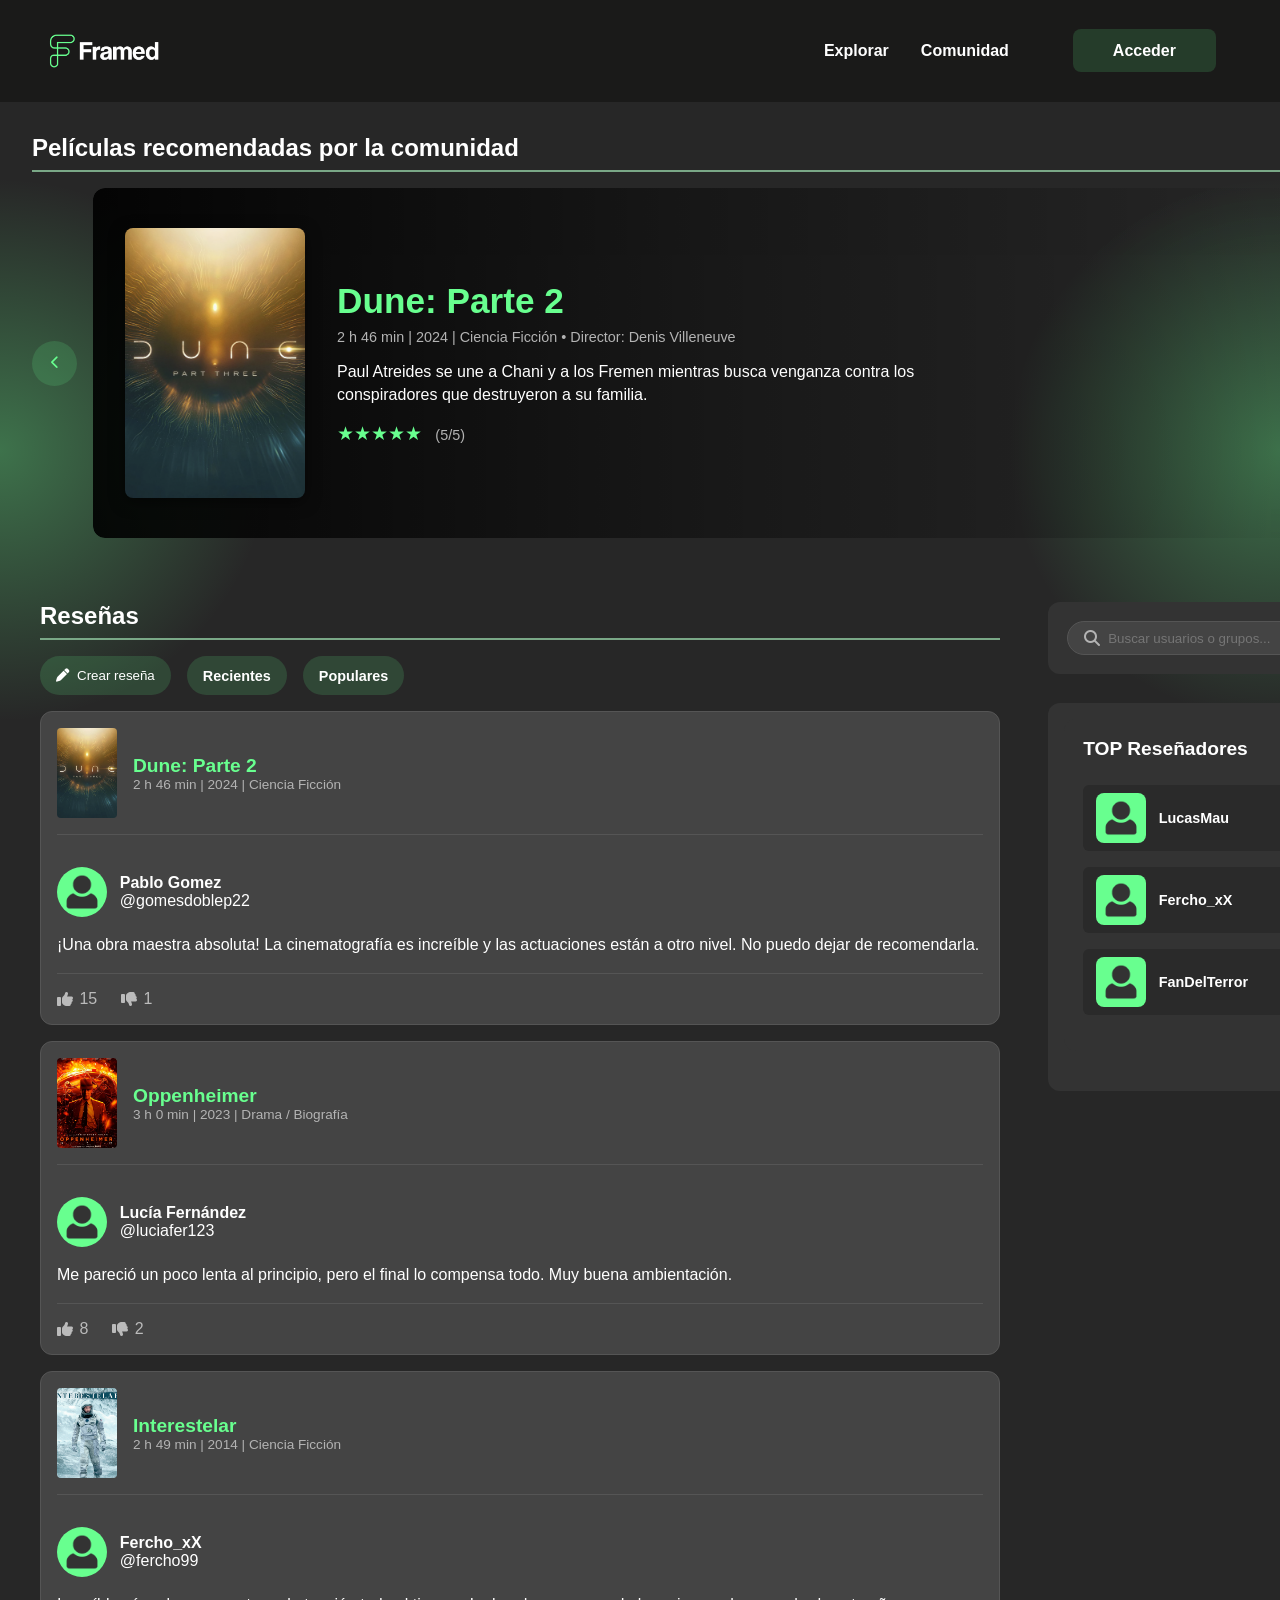
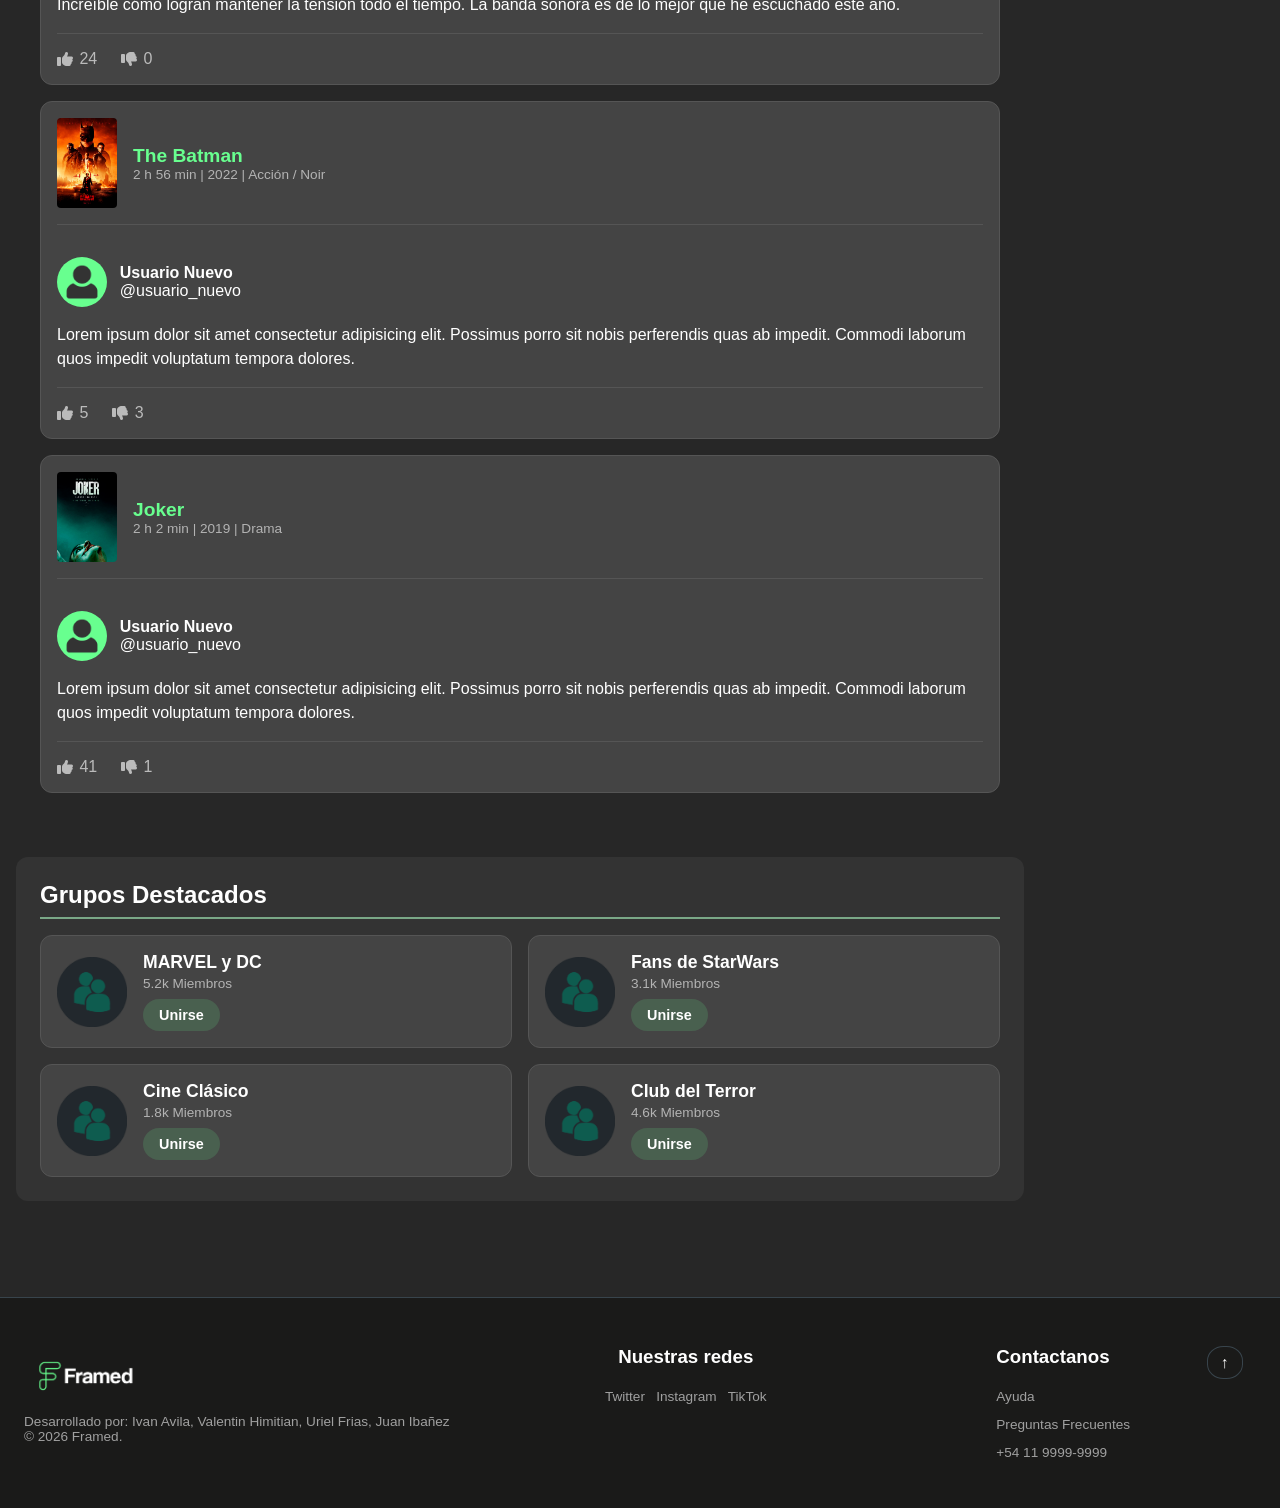
==== pages/comunidad.html @ 463ff6ae "Reemplazo total del repositorio" ====
<!doctype html>
<html lang="en">

<head>
    <meta charset="UTF-8" />
    <meta name="viewport" content="width=device-width, initial-scale=1.0" />
    <title>Framed | Red social y diario de cine</title>

    <link rel="shortcut icon" href="../img/favicon - framed.png" type="image/x-icon" />

    <link rel="stylesheet" href="../style/style.css" />
    <link rel="stylesheet" href="../style/comunidad.css" />

    <link rel="stylesheet" href="https://cdnjs.cloudflare.com/ajax/libs/font-awesome/6.7.2/css/all.min.css">
</head>

<body>

    <main>
        
        <section class="hero-carrusel">
            <div class="resenias-titulo hero-titulo">
                <h2>Películas recomendadas por la comunidad</h2>
            </div>
            
            <div class="carrusel-wrapper">
                <button class="btn-carrusel prev" id="btn-prev-carrusel"><i class="fa-solid fa-chevron-left"></i></button>
                
                <div class="carrusel-track-container">
                    <div class="carrusel-track" id="carrusel-track">
                        </div>
                </div>

                <button class="btn-carrusel next" id="btn-next-carrusel"><i class="fa-solid fa-chevron-right"></i></button>
            </div>
        </section>

        <div class="contenido-principal">

            <section class="columna-principal">

                <section class="resenias" id="resenias-container">

                    <div class="resenias-titulo">
                        <h2>Reseñas</h2>
                    </div>

                    <div class="resenias-header">
                        <button id="btn-abrir-modal" class="btn-crear-resenia">
                            <i class="fa-solid fa-pen"></i>
                            <span>Crear reseña</span>
                        </button>

                        <button id="btn-recientes" class="btn-filtro">Recientes</button>
                        <button id="btn-populares" class="btn-filtro">Populares</button>
                    </div>

                    <div id="modal-resenia" class="modal hidden">
                        <div class="modal-contenido">
                            <h2>Nueva reseña</h2>
                            <textarea id="input-resenia" placeholder="¿Qué te pareció la película?"></textarea>
                            <div class="modal-botones">
                                <button id="btn-cancelar">Cancelar</button>
                                <button id="btn-publicar">Publicar</button>
                            </div>
                        </div>
                    </div>

                    </section>

                <section class="grupos-destacados">
                    <div class="resenias-titulo">
                        <h2>Grupos Destacados</h2>
                    </div>
                    
                    <div class="grid-grupos">
                        
                        <div class="grupo-card">
                            <img src="../img/prueba-grupo.png" alt="Grupo Marvel">
                            <div class="grupo-info">
                                <h3>MARVEL y DC</h3>
                                <p>5.2k Miembros</p>
                                <button class="btn-unirse">Unirse</button>
                            </div>
                        </div>

                        <div class="grupo-card">
                            <img src="../img/prueba-grupo.png" alt="Grupo StarWars">
                            <div class="grupo-info">
                                <h3>Fans de StarWars</h3>
                                <p>3.1k Miembros</p>
                                <button class="btn-unirse">Unirse</button>
                            </div>
                        </div>

                        <div class="grupo-card">
                            <img src="../img/prueba-grupo.png" alt="Grupo Clasicos">
                            <div class="grupo-info">
                                <h3>Cine Clásico</h3>
                                <p>1.8k Miembros</p>
                                <button class="btn-unirse">Unirse</button>
                            </div>
                        </div>

                        <div class="grupo-card">
                            <img src="../img/prueba-grupo.png" alt="Grupo Terror">
                            <div class="grupo-info">
                                <h3>Club del Terror</h3>
                                <p>4.6k Miembros</p>
                                <button class="btn-unirse">Unirse</button>
                            </div>
                        </div>

                    </div>
                </section>

            </section>

            <div class="sidebar">

                <aside class="buscador-aside">
                    <div class="widget buscador-widget">
                        <div class="input-icono">
                            <i class="fa-solid fa-search"></i>
                            <input type="text" id="input-busqueda" placeholder="Buscar usuarios o grupos...">
                        </div>
                    </div>
                </aside>

                <aside class="ranking-aside">
                    <div class="widget">
                        <h3>TOP Reseñadores</h3>
                        
                        <ul class="lista-grupos">
                            <li>
                                <img src="../img/perfil prueba.png" alt="Amigo" class="foto-amigo">
                                <div class="info-grupo">
                                    <h4><span>LucasMau</span></h4>
                                </div>
                            </li>
                        </ul>

                        <ul class="lista-grupos">
                            <li>
                                <img src="../img/perfil prueba.png" alt="Amigo" class="foto-amigo">
                                <div class="info-grupo">
                                    <h4>Fercho_xX</h4>
                                </div>
                            </li>
                        </ul>

                        <ul class="lista-grupos">
                            <li>
                                <img src="../img/perfil prueba.png" alt="Amigo" class="foto-amigo">
                                <div class="info-grupo">
                                    <h4>FanDelTerror</h4>
                                </div>
                            </li>
                        </ul>
                    </div>
                </aside>

            </div>

        </div>

    </main>

    <script type="module" src="../script/script-pages.js"></script>

</body>

</html>
---- style/style.css ----
@font-face {
    font-family: 'MiFuente';
    src: url('../font/Coolvetica\ Rg.otf') format('truetype');
    font-weight: normal;
    font-style: normal;
}

html {
    scroll-behavior: smooth;
}

:root {
    --transicion: 0.3s ease;
    --color-borde: #7aa887;
    --color-texto-principal: #ffffff;
    --color-texto-secundario: #b3b3b3;
    --transicion: 0.3s ease;
    --fuente-texto: Arial;
    --color-caja: #333333;
    --color-boton: #68ff8f;
}

* {
    margin: 0;
    padding: 0;
    box-sizing: border-box;
    font-family: 'MiFuente', sans-serif;
}

body {
    min-height: 100vh;
    background-color: #272727;
    color: #ffffff;

    background-image:
        radial-gradient(circle at 0% 50%, rgba(104, 255, 143, 0.35) 0%, transparent 20%),
        radial-gradient(circle at 100% 50%, rgba(104, 255, 143, 0.35) 0%, transparent 20%);
    background-attachment: fixed;
    display: flex;
    flex-direction: column;
    width: 100%;
}

.cartel-aviso {
    display: flex;
    align-items: center;
    justify-content: center;
    height: 60vh;
}

.cartel-aviso h1 {
    text-align: center;
    color: #ffffff;
    font-weight: 600;
    font-size: 2rem;
    letter-spacing: 0.125rem;
}

main {
    flex: 1;
}

.logo {
    flex: 1;
    display: flex;
    align-items: center;
}

.logo img {
    height: 4.375rem;
    width: auto;
    display: block;
}

.nav-links {
    display: flex;
    list-style: none;
    gap: 2rem;
}

.nav-links a {
    color: #ffffff;
    text-decoration: none;
    font-family: sans-serif;
    font-weight: bold;
    font-size: 1rem;
    transition: color 0.3s ease;
}

.nav-links a:hover {
    color: #68ff8f;
    border-bottom: 0.125rem solid #68ff8f;
}

.hero-img {
    display: flex;
    align-items: center;
    justify-content: center;
    width: 100%;
    height: auto;
}

.btn-acceder {
    text-decoration: none;
    color: var(--color-texto-principal);
    padding: 0.8rem 2.5rem;
    margin: 2rem;
    background-color: rgba(104, 255, 143, 0.15);
    border-radius: 0.5rem;
    
    font-family: sans-serif;
    font-weight: bold;
    font-size: 1rem;
}

.nav-links .btn-acceder:hover {
    background-color: var(--color-boton);
    transition: var(--transicion);
    color: var(--color-texto-principal);
}
.btn-cerrar-sesion {
    text-decoration: none;
    color: var(--color-texto-principal);
    padding: 0.8rem 2.5rem;
    margin: 2rem;
    background-color: rgba(255, 77, 77, 0.15); 
    border-radius: 0.5rem;
    font-family: sans-serif;
    font-weight: bold;
    font-size: 1rem;
    transition: var(--transicion);
}

.btn-cerrar-sesion:hover {
    background-color: #ff4d4d; 
    color: var(--color-texto-principal);
    transform: translateY(-2px); 
}
.btn-empieza {
    display: flex;
    justify-content: center;
    margin-top: -2rem;
}

.btn-empieza button {
    display: block;
    margin: 2rem auto;

    padding: 0.8rem 2.5rem;
    font-size: 1.2rem;
    font-weight: normal;
    text-transform: uppercase;
    letter-spacing: 0.125rem;
    border-radius: 0.25rem;
    cursor: pointer;
    text-decoration: none;
    border: 2px solid #68ff8f;
    background: none;

    font-family: 'MiFuente', sans-serif;

    color: #ffffff;
    background-color: #4ec26b;

    transition: all 0.3s ease-in-out;
}

.btn-empieza a {
    text-decoration: none;
}

.btn-empieza button:hover {
    background-color: #ffffff;
    color: #57df79;
    border-color: #ffffff;
}

.carteleraMasVistas {
    width: 100%;
    max-width: 68.75rem;
    margin: 4rem auto;
    padding: 0 1.5rem;
    margin-top: -0.01rem;
}

.carteleraMasVistas h2 {
    font-family: Verdana, Geneva, Tahoma, sans-serif;
    color: #ffffff;
    font-weight: 600;
    font-size: 1.8rem;
    margin-bottom: 2rem;
    text-decoration: underline;
    text-decoration-color: #4ec26b;
}

.grid-peliculas {
    display: grid;
    grid-template-columns: repeat(6, 1fr);
    gap: 1.5rem;
    width: 100%;
    margin-bottom: 2rem;
    justify-items: center;
}

.peliculaCartelera {
    display: flex;
    flex-direction: column;
    width: 100%;
}

.peliculaCartelera img {
    width: 100%;
    height: auto;
    aspect-ratio: 2 / 3;
    object-fit: cover;
    border-radius: 0.25rem;
    margin-bottom: 0.8rem;
    cursor: pointer;
    transition: transform 0.2s ease-in-out;
}

.peliculaCartelera img:hover {
    transform: scale(1.1);
}

.contenedor-perfil, .perfil-layout h3 {
    font-family: Arial, Helvetica, sans-serif;
}

.peliculaCartelera h3 {
    color: #ffffff;
    font-size: 1rem;
    font-weight: 600;
    margin: 0.2rem;
    white-space: wrap;
    overflow: hidden;
    text-overflow: ellipsis;
}

.peliculaCartelera p {
    font-family: sans-serif;
    font-size: 0.85rem;
    color: #a0a0a0;
    margin: 0;
    line-height: 1.4;
}

.caracteristicas-framed {
    width: 100%;
    max-width: 68.75rem;
    margin: 4rem auto;
    padding: 0 1.5rem;
}

.grid-features {
    display: grid;
    grid-template-columns: repeat(3, 1fr);
    gap: 1.5rem;
    width: 100%;
}

.feature-box {
    background-color: #464646d7;
    border-radius: 0.25rem;
    padding: 1.8rem;
    display: flex;
    align-items: flex-start;
    gap: 1.2rem;

    transition: transform 0.2s ease-in-out, box-shadow 0.2s ease-in-out;
}

.feature-icon {
    width: 3.125rem;
    height: auto;
    display: block;
    flex-shrink: 0;
}

.feature-box p {
    font-family: sans-serif;
    color: #ffffff;
    font-size: 0.95rem;
    line-height: 1.5;
    margin: 0;
}

.feature-box:hover {
    transform: scale(1.03);
    box-shadow: 0 0 1.25rem rgba(106, 255, 143, 0.575);
}

.destacada-semana {
    width: 100%;
    max-width: 68.75rem;
    margin: 4rem auto;
    padding: 0 1.5rem;
}

.destacada-semana h2 {
    font-family: Verdana, Geneva, Tahoma, sans-serif;
    color: #ffffff;
    font-weight: 600;
    font-size: 1.8rem;
    margin-bottom: 2rem;
    text-decoration: underline;
    text-decoration-color: #4ec26b;
}

.destacada-contenedor {
    display: flex;
    gap: 2rem;
}

.detalle-peli-container {
    display: flex;
    margin-top: 2rem;
}

.columna-video-detalle {
    position: relative;
    overflow: hidden;
    margin-top: -2rem;
}

.columna-video-detalle video {
    margin-top: -2rem;
    filter: blur(0.125rem);
    width: 100%;
    object-fit: cover;
    border-radius: 0.25rem;
    background-color: #000;
    display: block;

    -webkit-mask-image: linear-gradient(to bottom, transparent 0%, black 0%, black 35%, transparent 100%),
                        linear-gradient(to right, transparent 0%, black 0%, black 35%, transparent 100%);
    mask-image: linear-gradient(to bottom, transparent 0%, black 0%, black 35%, transparent 100%),
                linear-gradient(to right, transparent 0%, black 0%, black 35%, transparent 100%);

    -webkit-mask-composite: destination-in;
    mask-composite: intersect;
    opacity: 0.4;
}

.columna-video video {
    width: 100%;
    max-height: 25rem;
    object-fit: cover;
    border-radius: 0.25rem;
    background-color: #000;
    display: block;
    box-shadow: 0 0 4.375rem rgba(106, 255, 143, 0.219);
}

.info-pelicula {
    position: absolute;
    top: 0;
    left: 0;
    width: 100%;
    height: 100%;
    display: flex;
    justify-content: center;
    align-items: center;
    padding: 3rem;
    gap: 2rem;
    margin-top: -6rem;
    z-index: 2;
    color: white;
}

.portada-img {
    width: 23.75rem;
    border-radius: 0.5rem;
    box-shadow: 0 0.625rem 1.25rem rgba(0, 0, 0, 0.5);
}

.info-pelicula h4 {
    font-family: sans-serif;
    color: #bbbaba;
    font-size: 1rem;
    margin-top: 1em;
}

.texto-info {
    max-width: 50rem;
}

.texto-info p {
    font-size: 1.3rem;
    font-family: Arial, Helvetica, sans-serif;
    margin-top: 0.5rem;
}

.puntaje {
    color: #68ff8f;
    font-size: 1.2rem;
    margin: 0.5rem 0;
}

.contenedor-acciones {
    display: flex;
    gap: 1rem;
    margin: 1.5rem 0;
}

.btn-interaccion-img {
    background: transparent;
    border: none;
    cursor: pointer;
    padding: 0;
    transition: transform 0.2s;
}

.btn-interaccion-img img {
    width: 2.5rem;
    height: 2.5rem;
    object-fit: contain;
}

.btn-interaccion-img:hover {
    transform: scale(1.15);
}

.contenedor-plataformas {
    display: flex;
    gap: 1rem;
    align-items: center;
    margin-top: -1.5rem;
}

.contenedor-plataformas h5 {
    font-family: sans-serif;
    color: #ffffff;
    font-size: 0.9rem;
    margin: 0;
    opacity: 0.4;
}

.contenedor-plataformas img {
    height: 4.375rem;
    filter: grayscale(100%);
    transition: 0.3s;
    opacity: 0.4;
}

.contenedor-plataformas img:hover {
    filter: grayscale(0%);
    transform: scale(1.1);
    opacity: 1;
}

.video-info h3 {
    font-family: sans-serif;
    color: #ffffff;
    font-size: 1.2rem;
    margin: 1rem 0 0.2rem 0;
}

.video-info p {
    font-family: sans-serif;
    color: #a0a0a0;
    font-size: 0.9rem;
    margin: 0;
}

.columna-comentarios {
    width: 100%;
    max-width: 25rem;
    display: flex;
    flex-direction: column;
    gap: 1rem;
    justify-content: center;
    align-items: center;
}

.comentario-card {
    background-color: #464646d7;
    border-radius: 0.25rem;
    padding: 1rem;
}

.comentario-card span {
    color: #ffffff;
    font-family: sans-serif;
    font-weight: 600;
}

.comentario-header {
    display: flex;
    justify-content: space-between;
    margin-bottom: 0.5rem;
    font-family: sans-serif;
    font-size: 0.9rem;
}

.comentario-header .usuario {
    color: #ffffff;
    font-weight: 600;
}

.comentario-header .estrellas {
    color: #68ff8f;
}

.comentario-texto {
    font-family: sans-serif;
    color: #ffffff;
    font-size: 0.9rem;
    line-height: 1.4;
    margin: 0;
}

.comentarios-seccion {
    display: flex;
    justify-content: center;
    width: 100%;
    margin-top: -18rem;
}

.columna-comentarios2 {
    width: 100%;
    max-width: 75rem;
    display: flex;
    flex-direction: column;
    gap: 1rem;
    margin: 0 auto;
}

.columna-comentarios2 h2 {
    font-family: Verdana, Geneva, Tahoma, sans-serif;
    color: #ffffff;
    font-weight: 37.5rem;
    font-size: 1.5rem;
    margin-bottom: 0.5rem;
    text-decoration: underline;
    text-decoration-color: #4ec26b;
}

.comentario-card2 {
    background-color: #464646d7;
    border-radius: 0.25rem;
    padding: 1rem;
}

.comentario-card2 span {
    color: #ffffff;
    font-family: sans-serif;
    font-weight: 600;
}

.comentario-header2 {
    display: flex;
    justify-content: space-between;
    margin-bottom: 0.5rem;
    font-family: sans-serif;
    font-size: 0.9rem;
}

.comentario-header2 .usuario {
    color: #ffffff;
    font-weight: 600;
}

.comentario-header2 .estrellas {
    color: #68ff8f;
}

.comentario-texto2 {
    font-family: sans-serif;
    color: #ffffff;
    font-size: 0.9rem;
    line-height: 1.4;
    margin: 0;
}

.logos-pago {
    padding: 1em;
    display: grid;
    grid-template-columns: repeat(6, 1fr);
    gap: 1em;
    max-width: 50%;
    margin: 0 auto;
}

.logos-pago img {
    width: 100%;
    height: auto;
    border-radius: 0.5rem;
    opacity: 50%;
}

.main-footer {
    width: 100%;
    background-color: #1a1a19;
    padding: 3rem 0;
    margin-top: 5rem;
    border-top: 0.0625rem solid #38444c;
}

.footer-container {
    display: flex;
    justify-content: space-between;
    align-items: flex-start;
    width: 100%;
    margin: 0 auto;
    padding: 0 1.5rem;
    position: relative;
}

.footer-left {
    display: flex;
    flex-direction: column;
    gap: 0.5rem;
    align-items: flex-start;
    width: 35%;
}

.footer-center {
    display: flex;
    flex-direction: column;
    align-items: center;
    gap: 0.8rem;
    width: 25%;
}

.footer-right {
    align-items: flex-start;
    margin-left: 5rem;
}

.footer-center,
.footer-right {
    display: flex;
    flex-direction: column;
    gap: 0.8rem;
}

.footer-center h3,
.footer-right h3 {
    color: white;
    font-family: sans-serif;
    margin-bottom: 0.5rem;
}

.footer-right a {
    font-family: sans-serif;
    color: #a0a0a0;
    text-decoration: none;
    font-size: 0.85rem;
    transition: color 0.2s ease;
}

.footer-right a:hover {
    color: #68ff8f;
}

.footer-logo {
    height: 3.75rem;
    width: auto;
    display: block;
}

.team-info p {
    font-family: sans-serif;
    color: #a0a0a0;
    font-size: 0.85rem;
    margin: 0;
}

.team-info strong {
    color: #ffffff;
    font-weight: 600;
}

.copyright {
    color: #808080;
    margin-top: 0.2rem;
}

.footer-links {
    list-style: none;
    display: flex;
    gap: 1.2rem;
    padding: 0;
}

.footer-links a {
    font-family: sans-serif;
    color: #a0a0a0;
    text-decoration: none;
    font-size: 0.85rem;
    transition: color 0.2s ease;
    white-space: nowrap;
}

.footer-links a:hover {
    color: #68ff8f;
}

.social-contact {
    display: flex;
    flex-direction: row;
    gap: 0.7rem;
    align-items: center;
}

.social-contact a {
    font-family: sans-serif;
    color: #a0a0a0;
    text-decoration: none;
    font-size: 0.85rem;
    white-space: nowrap;
    transition: color 0.2s ease;
}

.social-contact a:hover {
    color: #68ff8f;
}

.btn-subir {
    color: #ffffff;
    text-decoration: none;
    letter-spacing: 0.0625rem;
    border: 0.0625rem solid #38444c;
    padding: 0.4rem 0.8rem;
    border-radius: 45%;
    white-space: nowrap;
    transition: all 0.2s ease;
    margin-right: 0.8rem;
    display: block;
}

.btn-subir:hover {
    border-color: #68ff8f;
    color: #68ff8f;
    background-color: rgba(104, 255, 143, 0.05);
}

.contenedor-perfil {
    display: flex;
    justify-content: space-between;
    align-items: center;
    background-color: #1a1a19;
    border-radius: 0.75rem;
    padding: 1.25rem;
    max-width: 60.625rem;
    margin: 1.25rem auto;
    font-family: sans-serif;
}

.informacion-perfil {
    display: flex;
    align-items: center;
    gap: 1.25rem;
}

.foto-perfil img {
    width: 6.25rem;
    height: 6.25rem;
    border-radius: 0.5rem;
    object-fit: cover;
    border: 0.125rem solid #ccc;
}

.descripcion-perfil h2 {
    margin: 0 0 0.3125rem 0;
    font-size: 1.5rem;
    color: #ffffff;
    font-family: Arial, Helvetica, sans-serif;
}

.descripcion-perfil h3 {
    margin: 0;
    display: inline-block;
    font-family: Arial, Helvetica, sans-serif;
    font-size: medium;
    color: #68ff8e75;
}

.descripcion-perfil p {
    margin: 0.625rem 0 0 0;
    color: #666;
    max-width: 25rem;
}

.opciones-perfil {
    display: flex;
    flex-direction: column;
    align-items: flex-end;
    gap: 0.625rem;
}

.botones-container {
    display: flex;
    gap: 0.8rem;
    align-items: center;
}

.btn-editar,
.btn-mas {
    background-color: transparent;
    border: 0.0625rem solid #4ec26b;
    color: #4ec26b;
    padding: 0.4rem 1rem;
    border-radius: 0.375rem;
    cursor: pointer;
    font-size: 0.9rem;
    font-weight: 600;
    font-family: Arial, Helvetica, sans-serif;
    transition: all 0.3s ease-in-out;
}

.btn-editar:hover,
.btn-mas:hover {
    background-color: #4ec26b;
    color: #1e1e1e;
}

.dropdown {
    position: relative;
    display: inline-block;
}

.dropdown-content {
    display: none;
    position: absolute;
    top: 100%;
    right: 0;
    background-color: #ffffff;
    min-width: 180px;
    border-radius: 0.375rem;
    box-shadow: 0 0.5rem 1rem 0 rgba(0,0,0,0.2);
    z-index: 10;
    padding: 0.5rem 0;
    margin: 0;
}

.dropdown-content a {
    color: #1e1e1e;
    padding: 0.625rem 1rem;
    text-decoration: none;
    display: block;
    font-size: 0.9rem;
    font-weight: 500;
    font-family: Arial, Helvetica, sans-serif;
}

.dropdown-content a:hover {
    background-color: #f1f1f1;
}

.dropdown:hover .dropdown-content {
    display: block;
}

.texto-nivel {
    color: #555555;
    margin: 0;
    font-weight: bold;
}

.perfil-layout {
    display: grid;
    grid-template-columns: 1fr 18.75rem;
    gap: 2rem;
    max-width: 62.5rem;
    margin: 2rem auto;
    padding: 0 1rem;
    color: #ffffff;
}

.titulo-seccion {
    font-size: 1.2rem;
    font-weight: 600;
    margin-bottom: 1rem;
    border-bottom: 0.0625rem solid #333;
    padding-bottom: 0.5rem;
    font-family: Arial, Helvetica, sans-serif;
}

.bloque-seccion {
    margin-bottom: 2.5rem;
}

.estrellas {
    color: #4ec26b;
    font-size: 0.9rem;
}

.tarjeta-resena {
    display: flex;
    background-color: #1e1e1e;
    border-radius: 0.75rem;
    padding: 1.5rem;
    gap: 1.5rem;
}

.tarjeta-resena img {
    width: 12.5rem;
    height: auto;
    border-radius: 0.5rem;
    object-fit: cover;
}

.poster-peli {
    width: 7.5rem;
    height: auto;
    border-radius: 0.5rem;
    object-fit: cover;
}

.resena-info {
    display: flex;
    flex-direction: column;
}

.resena-header {
    margin-bottom: 1rem;
}

.resena-header h3 {
    margin: 0 0 0.2rem 0;
    font-size: 1.3rem;
}

.resena-texto {
    color: #b3b3b3;
    font-size: 0.95rem;
    line-height: 1.5;
    margin: 0;
}

.header-con-boton {
    display: flex;
    justify-content: space-between;
    align-items: center;
    border-bottom: 0.0625rem solid #333;
    margin-bottom: 1rem;
}

.header-con-boton .titulo-seccion {
    border-bottom: none;
    margin-bottom: 0;
    padding-bottom: 0;
}

.grid-recomendadas {
    display: grid;
    grid-template-columns: repeat(4, 1fr);
    gap: 1rem;
}

.item-recomendada {
    display: flex;
    flex-direction: column;
    align-items: center;
    text-align: center;
}

.item-recomendada img {
    width: 100%;
    border-radius: 0.5rem;
    margin-bottom: 0.5rem;
    object-fit: cover;
}

.item-recomendada h4 {
    margin: 0 0 0.2rem 0;
    font-size: 0.9rem;
}

.widget {
    background-color: #1e1e1e;
    border-radius: 0.75rem;
    padding: 1.2rem;
    margin-bottom: 1.5rem;
}

.widget h3 {
    font-size: 1rem;
    margin: 0 0 1rem 0;
    border-bottom: 0.0625rem solid #333;
    padding-bottom: 0.5rem;
}

.medallas-grid {
    display: flex;
    gap: 0.5rem;
    flex-wrap: wrap;
}

.medalla-placeholder {
    width: 2.5rem;
    height: 2.5rem;
    background-color: #333;
    border-radius: 50%;
    display: flex;
    align-items: center;
    justify-content: center;
    font-size: 0.8rem;
    color: #666;
}

.lista-amigos, .lista-grupos {
    list-style: none;
    padding: 0;
    margin: 0;
}

.lista-amigos li {
    display: flex;
    align-items: center;
    gap: 0.8rem;
    margin-bottom: 0.8rem;
}

.lista-amigos li:last-child {
    margin-bottom: 0;
}

.foto-amigo {
    width: 2.1875rem;
    height: 2.1875rem;
    border-radius: 50%;
    object-fit: cover;
}

.nombre-amigo {
    font-size: 0.9rem;
    letter-spacing: 0.125rem;
}

.lista-grupos li {
    background-color: #2a2a2a;
    padding: 0.5rem 0.8rem;
    border-radius: 0.375rem;
    margin-bottom: 0.5rem;
    font-size: 0.85rem;
    color: #ccc;
    cursor: pointer;
    transition: 0.2s;
    text-decoration: none;
}

.lista-grupos a {
    color: #ccc;
    text-decoration: none;
}

.lista-grupos li:hover {
    background-color: #3a3a3a;
}

#check { 
    display: none; 
}

.navbar {
    display: flex;
    align-items: center;
    justify-content: space-between; 
    padding: 1rem 2rem;
    background-color: #1a1a19;
    width: 100%;
}

.menu-toggle {
    display: none; 
    cursor: pointer;
    padding: 0.625rem;
}

.bar {
    display: block;
    width: 1.5625rem;
    height: 0.1875rem;
    margin: 0.3125rem 0;
    background-color: white;
}

.columna-comentarios2 h2 {
    margin-top: 4rem;
}

/* ======================================================
   ESTILOS DEL BUSCADOR (PÁGINA EXPLORAR)
====================================================== */

.EXPLORAR-CONT{
    width: 100%;
    max-width: 68.75rem;
    margin: 4rem auto;
    padding: 0 1.5rem;
    margin-top: -17rem;
}
.buscador-container {
    width: 100%;
    display: flex;
    justify-content: center;
    margin-bottom: 3rem;
    
}

#input-buscador {
    width: 100%;
    max-width: 55rem; /* AUMENTADO: de 40rem a 55rem (aprox 880px de ancho) */
    padding: 1.5rem 2rem; /* AUMENTADO: la hace más alta y le da más aire a los costados */
    font-size: 1.3rem; /* AUMENTADO: letra más grande y legible */
    font-family: Arial, Helvetica, sans-serif;
    border-radius: 4rem; /* Un poco más redondo para acompañar el nuevo tamaño */
    border: 0.125rem solid #333333;
    background-color: #1a1a19;
    color: #ffffff;
    outline: none;
    transition: all 0.3s ease;
    box-shadow: 0 0.5rem 1rem rgba(0,0,0,0.2); 
}

/* Color del texto de pista (placeholder) */
#input-buscador::placeholder {
    color: #808080;
}

/* Efecto cuando el usuario hace clic en la barra para escribir */
#input-buscador:focus {
    border-color: #68ff8f;
    box-shadow: 0 0 1rem rgba(104, 255, 143, 0.2); /* Resplandor verde */
}

/* Estilo para cuando no se encuentran películas */
.mensaje-vacio {
    color: #a0a0a0;
    font-family: Arial, Helvetica, sans-serif;
    font-size: 1.2rem;
    text-align: center;
    grid-column: 1 / -1; /* Obliga al mensaje a ocupar todo el ancho de la grilla */
    margin-top: 2rem;
}

/* PRIMER MEDIA QUERY (CELULARES) */

@media (max-width: 48rem) { /* 48rem equivale a 768px*/
    body, html {
        overflow-x: hidden;
        width: 100%;
        margin: 0;
        padding: 0;
    }
    
    header {
        width: 100%;
        background-color: #1a1a19;
    }

    .navbar {
        display: flex;
        align-items: center;
        justify-content: space-between;
        padding: 1rem 2rem;
        width: 100%;
        box-sizing: border-box; 
    }

    .menu-toggle { 
        display: block; 
        z-index: 1001; 
    } 

    .nav-links {
        display: none; 
        position: absolute;
        top: 5rem;
        left: 0;
        width: 100%;
        background-color: #1a1a19;
        flex-direction: column;
        text-align: center;
        padding: 2rem 0;
        z-index: 1000;
        gap: 1.5rem;
    }

    #check:checked ~ .nav-links {
        display: flex;
    }

    main {
        padding: 0 1rem; 
    }

    .contenedor-perfil {
        flex-direction: column; 
        text-align: center;
        gap: 1.5rem;
        margin: 0.625rem auto;
    }

    .informacion-perfil {
        flex-direction: column; 
        gap: 0.625rem;
    }

    .descripcion-perfil p {
        max-width: 100%; 
    }

    .opciones-perfil {
        align-items: center; 
        width: 100%;
    }

    .perfil-layout {
        grid-template-columns: 1fr; 
    }
    
    .grid-recomendadas {
        grid-template-columns: repeat(2, 1fr) !important; 
        gap: 1rem;
    }
    
    .tarjeta-resena {
        flex-direction: column; 
    }
    
    .poster-peli {
        width: 100%;
        max-width: 200px;
        margin: 0 auto;
    }

    .grid-peliculas {
        grid-template-columns: repeat(2, 1fr) !important; 
        gap: 1rem;
    }

    .grid-features {
        grid-template-columns: 1fr !important; 
    }

    .detalle-peli-container {
        flex-direction: column;
        margin-top: 1rem;
    }

    .info-pelicula {
        position: relative; 
        flex-direction: column;
        text-align: center;
        padding: 1.5rem 1rem;
        margin-top: 0;
    }

    .portada-img {
        width: 60%; 
        margin: 0 auto;
    }

    .texto-info p {
        font-size: 1rem;
    }

    .contenedor-acciones, .contenedor-plataformas {
        justify-content: center; 
        flex-wrap: wrap;
    }
    
    .comentarios-seccion {
        margin-top: 2rem; 
    }

    .footer-container {
        flex-direction: column; 
        text-align: center;
        align-items: center;
        gap: 2rem;
    }

    .footer-left, .footer-center, .footer-right {
        width: 100%;
        align-items: center;
        margin-left: 0; 
    }

    .footer-links {
        justify-content: center;
        flex-wrap: wrap;
    }

    .logos-pago {
        padding: 1em;
        display: grid;
        grid-template-columns: repeat(6, 1fr);
        gap: 1em;
        max-width: 100%;
        margin: 0 auto;
    }

    .logos-pago img {
        width: 100%;
        height: auto;
        border-radius: 0.5rem;
        opacity: 50%;
    }

    .destacada-contenedor {
        flex-direction: column;
        gap: 1.5rem;
    }

    .columna-comentarios {
        max-width: 100%;
        width: 100%;
    }

    .columna-comentarios2 h2 {
    text-align: center;
    margin-top: -1.8rem;
}
}

@media (max-width: 64rem) and (min-width: 48.0625rem) { /* 1020px = 64rem | 769px = 48.0625rem */
    .grid-peliculas {
        grid-template-columns: repeat(4, 1fr); 
    }
    
    .grid-features {
        grid-template-columns: repeat(2, 1fr); 
    }
}
---- style/comunidad.css ----
@font-face {
    font-family: 'MiFuente';
    src: url('../font/Coolvetica\ Rg.otf') format('truetype');
    font-weight: normal;
    font-style: normal;
}

* {
    margin: 0;
    padding: 0;
    box-sizing: border-box;
    font-family: sans-serif;
}

html {
    scroll-behavior: smooth;
}

main {
    max-width: 1400px;
    margin: 0 auto;
    padding: 1rem;
}

:root {
    --transicion: 0.3s ease;
    --color-borde: #7aa887;
    --color-texto-principal: #ffffff;
    --color-texto-secundario: #b3b3b3;
    --color-caja: #333333;
    --color-boton: #68ff8f;
}

.contenido-principal {
    display: grid;
    grid-template-columns: 3fr 1fr;
    gap: 1.5rem;
}

.columna-principal {
    display: flex;
    flex-direction: column;
    gap: 1.5rem;
}

.sidebar {
    display: flex;
    flex-direction: column;
    gap: 1.5rem;
}

/* --- HERO CARRUSEL HORIZONTAL --- */
.hero-carrusel {
    
    border-radius: 12px;
    padding: 1rem;
    margin-bottom: 1.5rem;
}

.hero-titulo {
    margin-bottom: 1rem;
}

.carrusel-wrapper {
    display: flex;
    align-items: center;
    gap: 1rem;
    position: relative;
    width: 100%;
}

.carrusel-track-container {
    overflow: hidden;
    width: 100%;
    border-radius: 12px;
}

.carrusel-track {
    display: flex;
    transition: transform 0.5s ease;
}

/* La tarjeta ahora ocupa el 100% de la vista (1 a la vez) y es horizontal */
.carrusel-item {
    min-width: 100%;
    height: 350px; 
    position: relative;
    border-radius: 12px;
    overflow: hidden;
    display: flex;
    align-items: center;
}

.carrusel-item video {
    position: absolute;
    top: 0;
    left: 0;
    width: 100%;
    height: 100%;
    object-fit: cover;
    z-index: 1;
    opacity: 0.4; /* Opacidad para que el texto sea legible */
    transition: opacity 0.3s ease;
}

.carrusel-item:hover video {
    opacity: 0.8; 
}

.carrusel-overlay {
    position: absolute;
    inset: 0;
    background: linear-gradient(to right, rgba(0,0,0,0.9) 0%, rgba(0,0,0,0.4) 50%, transparent 100%);
    z-index: 2;
}

.carrusel-contenido {
    position: relative;
    z-index: 3;
    display: flex;
    align-items: center;
    gap: 2rem;
    padding: 2rem;
    width: 100%;
    height: 100%;
}

.carrusel-portada {
    width: 180px;
    height: 270px;
    border-radius: 8px;
    object-fit: cover;
    box-shadow: 0 4px 15px rgba(0,0,0,0.5);
    flex-shrink: 0;
}

.carrusel-info {
    color: var(--color-texto-principal);
    max-width: 600px;
}

.carrusel-info h3 {
    font-size: 2.2rem;
    margin-bottom: 0.5rem;
    color: var(--color-boton);
    
}

.carrusel-info .datos {
    font-size: 0.9rem;
    color: var(--color-texto-secundario);
    margin-bottom: 1rem;
}

.carrusel-info .sinopsis {
    font-size: 1rem;
    line-height: 1.4;
    margin-bottom: 1rem;
}

.carrusel-info .estrellas {
    color: #68ff8f;
    font-size: 1.2rem;
}

.carrusel-info .estrellas span {
    color: var(--color-texto-secundario);
    font-size: 0.9rem;
    margin-left: 0.5rem;
}

.btn-carrusel {
    background-color: rgba(104, 255, 143, 0.15);
    color: var(--color-boton);
    border: none;
    border-radius: 50%;
    width: 45px;
    height: 45px;
    cursor: pointer;
    display: flex;
    justify-content: center;
    align-items: center;
    transition: var(--transicion);
    flex-shrink: 0;
    z-index: 4;
}

.btn-carrusel:hover {
    background-color: var(--color-boton);
    color: #111;
}

/* --- ASIDES Y BOTONES GENERALES --- */
.ranking-aside {
    background-color: var(--color-caja);
    border-radius: 12px;
    padding: 1rem;
    margin-top: -1.2rem;
}

.widget {
    background: var(--color-caja);
    border-radius: 12px;
    
}

.widget h3 {
    font-size: 1.2rem;
    margin-bottom: 1rem;
}

.lista-grupos {
    list-style: none;
}

.lista-grupos li {
    display: flex;
    align-items: center;
    gap: 0.8rem;
    margin-bottom: 1rem;
}

.info-grupo {
    display: flex;
    justify-content: space-between;
    align-items: center;
    flex: 1;
}

.info-grupo h4 {
    margin: 0;
    font-size: 0.9rem;
    color: var(--color-texto-principal);
}

.foto-amigo {
    width: 50px;
    height: 50px;
    border-radius: 8px;
    object-fit: cover;
}

.btn-unirse, .btn-filtro {
    display: inline-block;
    padding: 0.5rem 1rem;
    background-color: rgba(104, 255, 143, 0.15);
    color: var(--color-texto-principal);
    border: none;
    border-radius: 1.5rem;
    font-size: 0.9rem;
    font-weight: bold;
    cursor: pointer;
    transition: var(--transicion);
}

.btn-unirse:hover, .btn-filtro:hover {
    background-color: var(--color-boton);
    color: #111;
}

/* --- RESEÑAS --- */
.resenias {
    
    border-radius: 12px;
    padding: 1.5rem;
}

.resenias-titulo {
    margin-bottom: 1rem;
    padding-bottom: 0.5rem;
    border-bottom: 2px solid var(--color-borde);
}

.resenias-titulo h2 {
    font-size: 1.5rem;
    color: var(--color-texto-principal);
}

.resenias-header {
    display: flex;
    gap: 1rem;
    margin-bottom: 1rem;
}

.resenia-card {
    background-color: #444;
    border: 1px solid #555;
    border-radius: 12px;
    padding: 1rem;
    display: flex;
    flex-direction: column;
    gap: 1rem;
    margin: 1rem 0;
}

.resenia-autor {
    display: flex;
    align-items: center;
    gap: 0.8rem;
}

.resenia-autor img {
    width: 50px;
    height: 50px;
    border-radius: 50%;
    object-fit: cover;
}

.resenia-autor h4, .resenia-autor p {
    margin: 0;
    color: var(--color-texto-principal);
}

.resenia-texto {
    line-height: 1.5;
    color: var(--color-texto-principal);
}

.resenia-acciones {
    display: flex;
    gap: 1.5rem;
    border-top: 1px solid #555;
    padding-top: 1rem;
}

.resenia-acciones button {
    border: none;
    background: transparent;
    cursor: pointer;
    color: #bbb;
    font-size: 1rem;
    display: flex;
    align-items: center;
    gap: 0.4rem;
    transition: var(--transicion);
}

.resenia-acciones button:hover {
    color: #fff;
}

.btn-like.activo { color: #68ff8f; }
.btn-dislike.activo { color: #ff6868; }

.btn-crear-resenia {
    display: flex;
    align-items: center;
    gap: 0.5rem;
    padding: 0.75rem 1rem;
    background-color: rgba(104, 255, 143, 0.15);
    color: var(--color-texto-principal);
    border: none;
    border-radius: 1.5rem;
    cursor: pointer;
    transition: var(--transicion);
}

.btn-crear-resenia:hover {
    background-color: var(--color-boton);
    color: #111;
}

.resenia-header-peli {
    display: flex;
    gap: 1rem;
    margin-bottom: 1rem;
    border-bottom: 1px solid #555;
    padding-bottom: 1rem;
}

.resenia-portada {
    width: 60px;
    height: 90px;
    border-radius: 4px;
    object-fit: cover;
}

.resenia-datos-peli {
    display: flex;
    flex-direction: column;
    justify-content: center;
}

.resenia-datos-peli h3 {
    margin: 0;
    color: var(--color-boton);
    font-size: 1.2rem;
}

.resenia-datos-peli span {
    font-size: 0.85rem;
    color: var(--color-texto-secundario);
}

/* --- GRUPOS DESTACADOS --- */
.grupos-destacados {
    background: var(--color-caja);
    border-radius: 12px;
    padding: 1.5rem;
}

.grid-grupos {
    display: grid;
    grid-template-columns: repeat(2, 1fr);
    gap: 1rem;
}

.grupo-card {
    background-color: #444;
    border-radius: 12px;
    padding: 1rem;
    display: flex;
    align-items: center;
    gap: 1rem;
    border: 1px solid #555;
}

.grupo-card img {
    width: 70px;
    height: 70px;
    border-radius: 8px;
    object-fit: cover;
}

.grupo-info h3 {
    font-size: 1.1rem;
    color: var(--color-texto-principal);
    margin-bottom: 0.2rem;
}

.grupo-info p {
    font-size: 0.85rem;
    color: var(--color-texto-secundario);
    margin-bottom: 0.5rem;
}

/* --- MODAL --- */
.modal {
    position: fixed;
    inset: 0;
    display: flex;
    justify-content: center;
    align-items: center;
    background: rgba(0, 0, 0, 0.7);
    z-index: 1000;
}

.hidden { display: none; }

.modal-contenido {
    width: 500px;
    max-width: 90%;
    padding: 1.5rem;
    background: var(--color-caja);
    border-radius: 12px;
    border: 1px solid #555;
}

.modal-contenido h2 {
    color: #fff;
    margin-bottom: 1rem;
}

.modal-contenido textarea {
    width: 100%;
    min-height: 180px;
    padding: 1rem;
    background-color: #444;
    color: var(--color-texto-principal);
    border: 1px solid #666;
    border-radius: 12px;
    resize: none;
    outline: none;
}

.modal-contenido textarea:focus {
    border-color: var(--color-boton);
}

.modal-botones {
    display: flex;
    justify-content: flex-end;
    gap: 1rem;
    margin-top: 1rem;
}

.modal-botones button {
    padding: 0.75rem 1.25rem;
    border: none;
    border-radius: 1.5rem;
    font-weight: bold;
    cursor: pointer;
    transition: var(--transicion);
}

#btn-publicar {
    background-color: rgba(104, 255, 143, 0.15);
    color: var(--color-texto-principal);
}

#btn-publicar:hover {
    background-color: var(--color-boton);
    color: #111;
}

#btn-cancelar {
    background-color: rgba(255, 255, 255, 0.08);
    color: var(--color-texto-principal);
}

#btn-cancelar:hover {
    background-color: rgba(255, 255, 255, 0.18);
}

/* --- BUSCADOR --- */
.buscador-aside {
    border-radius: 12px;
    margin-top: 1.5rem;
}

.buscador-widget .input-icono {
    display: flex;
    align-items: center;
    background-color: #444;
    border: 1px solid #555;
    border-radius: 25px;
    padding: 0.5rem 1rem;
}

.buscador-widget .input-icono i {
    color: var(--color-texto-secundario);
    margin-right: 0.5rem;
}

.buscador-widget input {
    background: transparent;
    border: none;
    color: var(--color-texto-principal);
    width: 100%;
    outline: none;
}
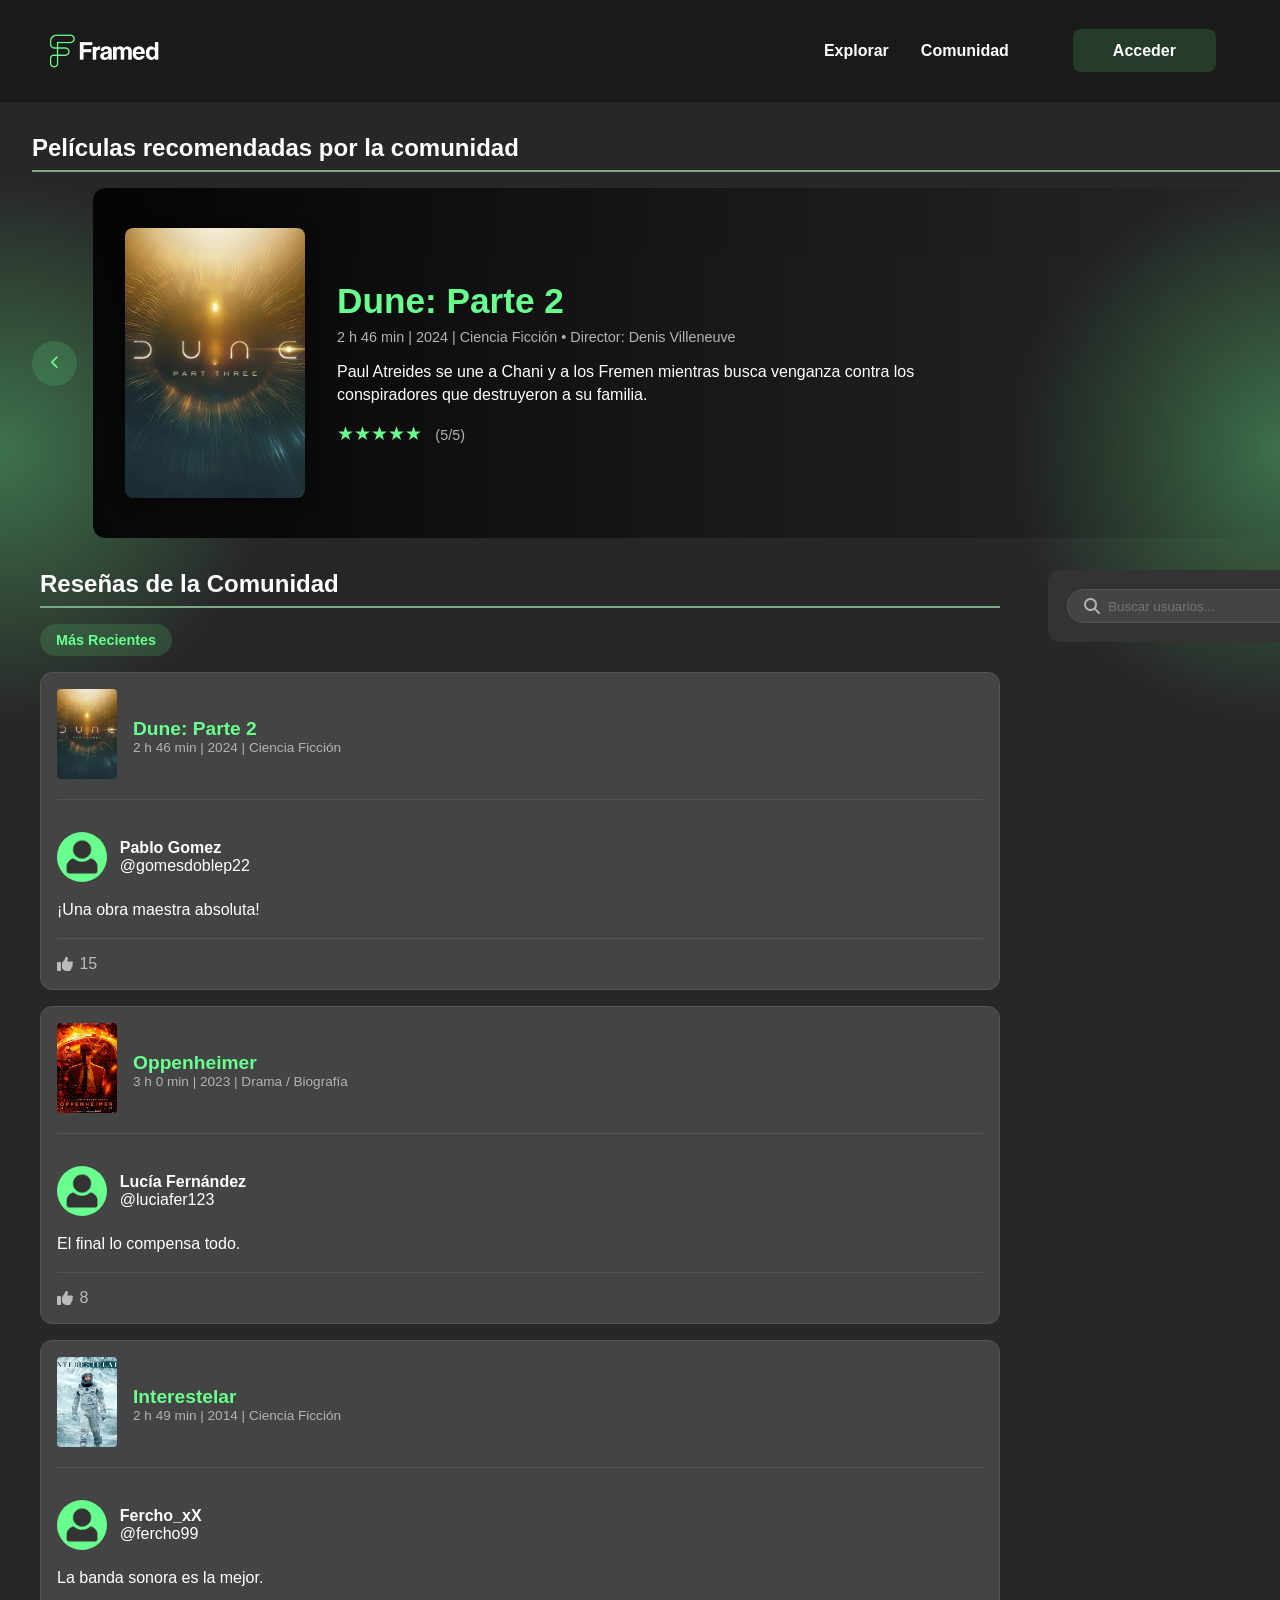
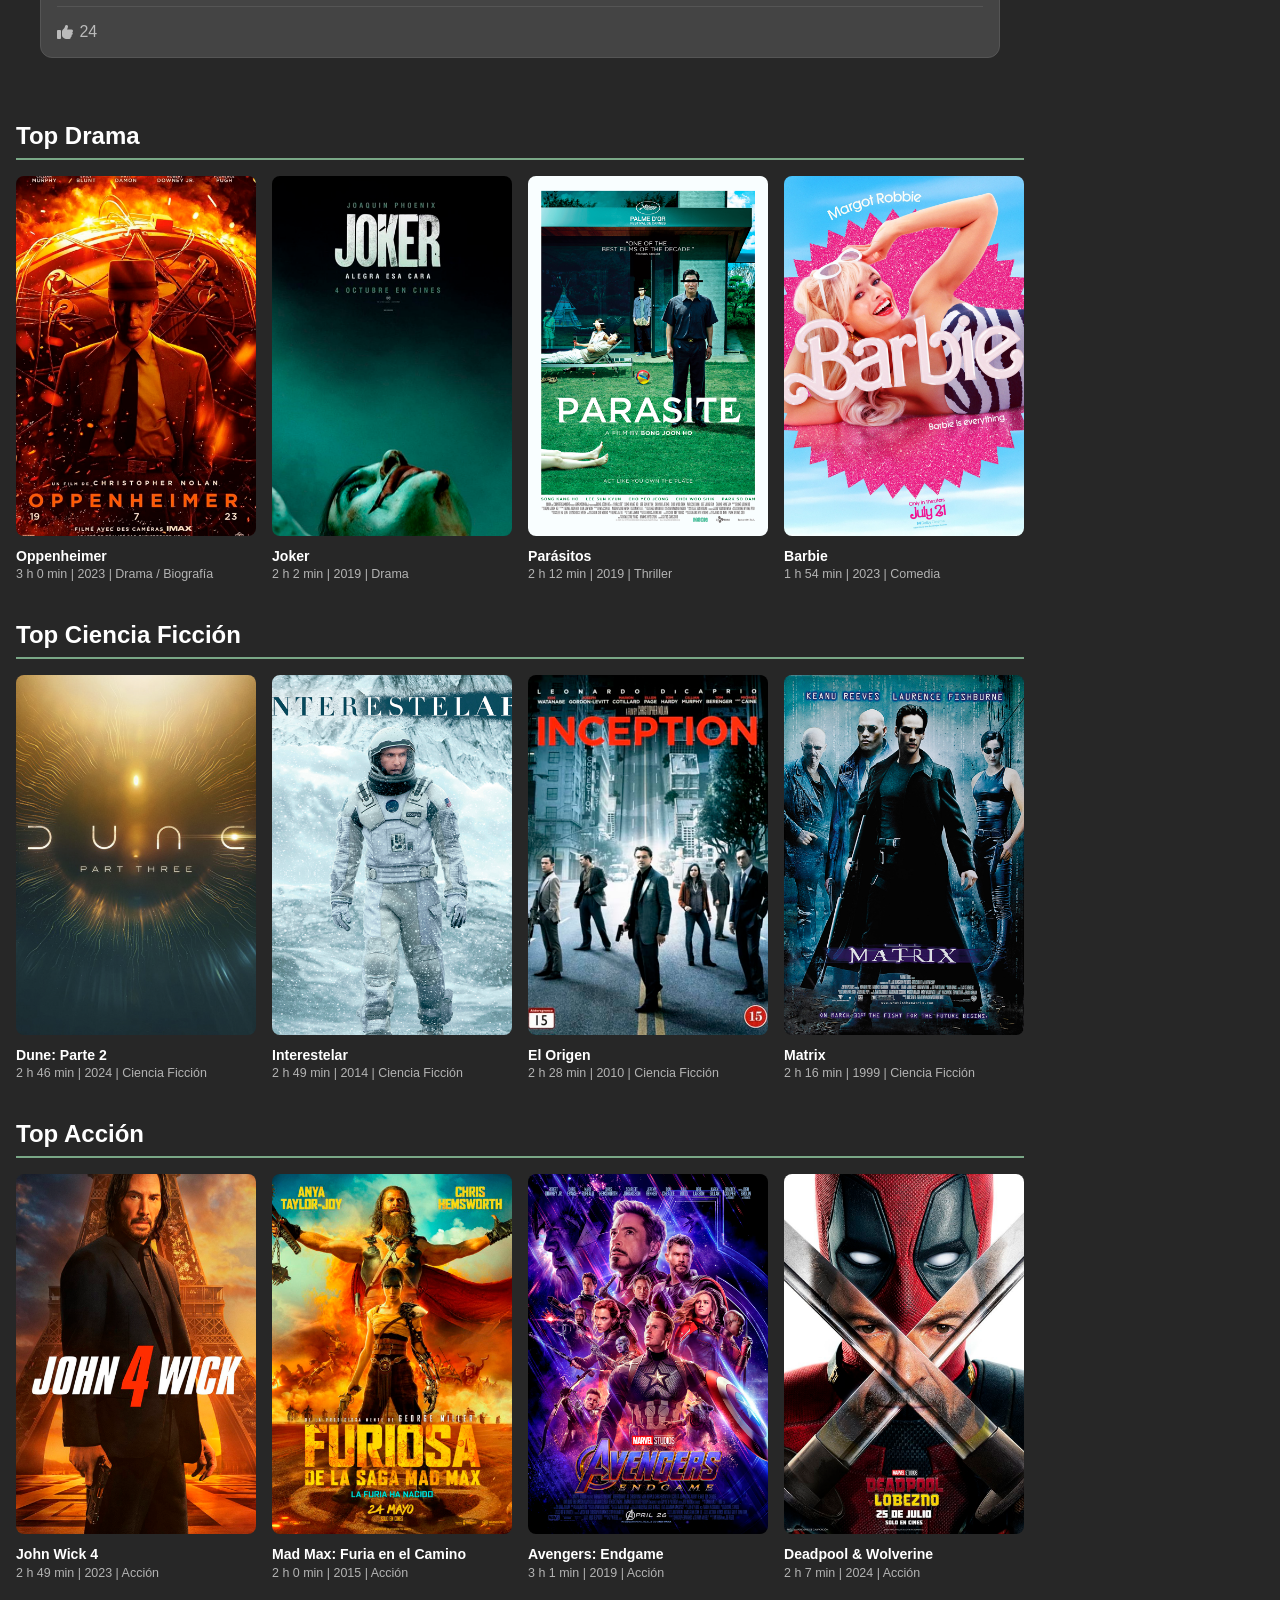
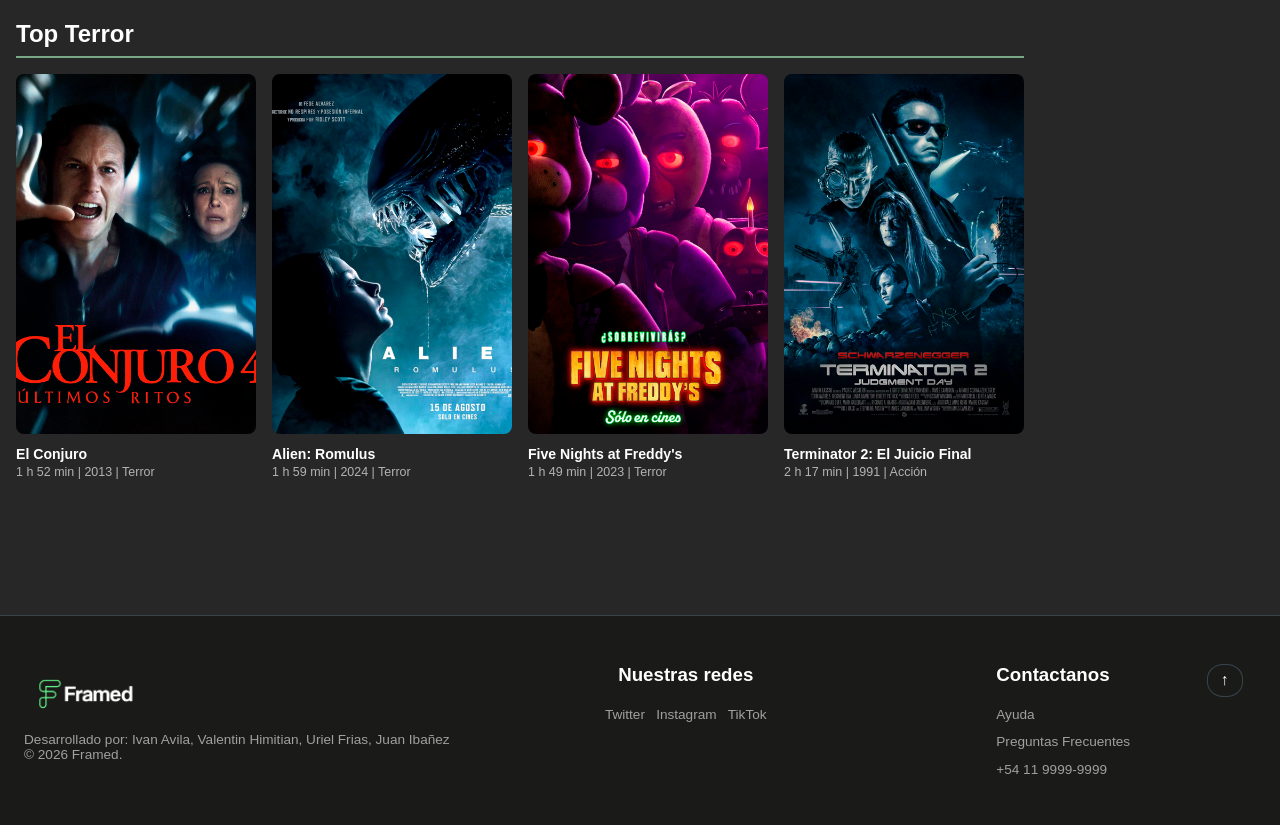
==== commit be227b40: "Actualizacion completa tp" ====
--- a/pages/comunidad.html
+++ b/pages/comunidad.html
@@ -1,173 +1,59 @@
 <!doctype html>
 <html lang="en">
-
 <head>
     <meta charset="UTF-8" />
     <meta name="viewport" content="width=device-width, initial-scale=1.0" />
-    <title>Framed | Red social y diario de cine</title>
-
+    <title>Framed | Comunidad</title>
     <link rel="shortcut icon" href="../img/favicon - framed.png" type="image/x-icon" />
-
     <link rel="stylesheet" href="../style/style.css" />
     <link rel="stylesheet" href="../style/comunidad.css" />
-
     <link rel="stylesheet" href="https://cdnjs.cloudflare.com/ajax/libs/font-awesome/6.7.2/css/all.min.css">
 </head>
-
 <body>
-
     <main>
-        
         <section class="hero-carrusel">
             <div class="resenias-titulo hero-titulo">
                 <h2>Películas recomendadas por la comunidad</h2>
             </div>
-            
             <div class="carrusel-wrapper">
                 <button class="btn-carrusel prev" id="btn-prev-carrusel"><i class="fa-solid fa-chevron-left"></i></button>
-                
                 <div class="carrusel-track-container">
-                    <div class="carrusel-track" id="carrusel-track">
-                        </div>
+                    <div class="carrusel-track" id="carrusel-track"></div>
                 </div>
-
                 <button class="btn-carrusel next" id="btn-next-carrusel"><i class="fa-solid fa-chevron-right"></i></button>
             </div>
         </section>
 
         <div class="contenido-principal">
-
             <section class="columna-principal">
 
                 <section class="resenias" id="resenias-container">
-
                     <div class="resenias-titulo">
-                        <h2>Reseñas</h2>
+                        <h2>Reseñas de la Comunidad</h2>
                     </div>
-
                     <div class="resenias-header">
-                        <button id="btn-abrir-modal" class="btn-crear-resenia">
-                            <i class="fa-solid fa-pen"></i>
-                            <span>Crear reseña</span>
-                        </button>
-
-                        <button id="btn-recientes" class="btn-filtro">Recientes</button>
-                        <button id="btn-populares" class="btn-filtro">Populares</button>
-                    </div>
-
-                    <div id="modal-resenia" class="modal hidden">
-                        <div class="modal-contenido">
-                            <h2>Nueva reseña</h2>
-                            <textarea id="input-resenia" placeholder="¿Qué te pareció la película?"></textarea>
-                            <div class="modal-botones">
-                                <button id="btn-cancelar">Cancelar</button>
-                                <button id="btn-publicar">Publicar</button>
-                            </div>
-                        </div>
-                    </div>
-
-                    </section>
-
-                <section class="grupos-destacados">
-                    <div class="resenias-titulo">
-                        <h2>Grupos Destacados</h2>
-                    </div>
-                    
-                    <div class="grid-grupos">
-                        
-                        <div class="grupo-card">
-                            <img src="../img/prueba-grupo.png" alt="Grupo Marvel">
-                            <div class="grupo-info">
-                                <h3>MARVEL y DC</h3>
-                                <p>5.2k Miembros</p>
-                                <button class="btn-unirse">Unirse</button>
-                            </div>
-                        </div>
-
-                        <div class="grupo-card">
-                            <img src="../img/prueba-grupo.png" alt="Grupo StarWars">
-                            <div class="grupo-info">
-                                <h3>Fans de StarWars</h3>
-                                <p>3.1k Miembros</p>
-                                <button class="btn-unirse">Unirse</button>
-                            </div>
-                        </div>
-
-                        <div class="grupo-card">
-                            <img src="../img/prueba-grupo.png" alt="Grupo Clasicos">
-                            <div class="grupo-info">
-                                <h3>Cine Clásico</h3>
-                                <p>1.8k Miembros</p>
-                                <button class="btn-unirse">Unirse</button>
-                            </div>
-                        </div>
-
-                        <div class="grupo-card">
-                            <img src="../img/prueba-grupo.png" alt="Grupo Terror">
-                            <div class="grupo-info">
-                                <h3>Club del Terror</h3>
-                                <p>4.6k Miembros</p>
-                                <button class="btn-unirse">Unirse</button>
-                            </div>
-                        </div>
-
+                        <button id="btn-recientes" class="btn-filtro activo" style="pointer-events: none; border-color: #68ff8f; color: #68ff8f;">Más Recientes</button>
                     </div>
                 </section>
+
+                <div id="categorias-comunidad">
+                    </div>
 
             </section>
 
             <div class="sidebar">
-
                 <aside class="buscador-aside">
                     <div class="widget buscador-widget">
                         <div class="input-icono">
                             <i class="fa-solid fa-search"></i>
-                            <input type="text" id="input-busqueda" placeholder="Buscar usuarios o grupos...">
+                            <input type="text" id="input-busqueda" placeholder="Buscar usuarios...">
                         </div>
+                        <div class="resultados-busqueda" id="resultados-busqueda"></div>
                     </div>
                 </aside>
-
-                <aside class="ranking-aside">
-                    <div class="widget">
-                        <h3>TOP Reseñadores</h3>
-                        
-                        <ul class="lista-grupos">
-                            <li>
-                                <img src="../img/perfil prueba.png" alt="Amigo" class="foto-amigo">
-                                <div class="info-grupo">
-                                    <h4><span>LucasMau</span></h4>
-                                </div>
-                            </li>
-                        </ul>
-
-                        <ul class="lista-grupos">
-                            <li>
-                                <img src="../img/perfil prueba.png" alt="Amigo" class="foto-amigo">
-                                <div class="info-grupo">
-                                    <h4>Fercho_xX</h4>
-                                </div>
-                            </li>
-                        </ul>
-
-                        <ul class="lista-grupos">
-                            <li>
-                                <img src="../img/perfil prueba.png" alt="Amigo" class="foto-amigo">
-                                <div class="info-grupo">
-                                    <h4>FanDelTerror</h4>
-                                </div>
-                            </li>
-                        </ul>
-                    </div>
-                </aside>
-
             </div>
-
         </div>
-
     </main>
-
     <script type="module" src="../script/script-pages.js"></script>
-
 </body>
-
 </html>
--- a/style/style.css
+++ b/style/style.css
@@ -1,10 +1,3 @@
-@font-face {
-    font-family: 'MiFuente';
-    src: url('../font/Coolvetica\ Rg.otf') format('truetype');
-    font-weight: normal;
-    font-style: normal;
-}
-
 html {
     scroll-behavior: smooth;
 }
@@ -1137,6 +1130,232 @@
     margin-top: 2rem;
 }
 
+
+/* ======================================================
+   ESTILOS EXCLUSIVOS DE PERFIL
+====================================================== */
+
+/* Listas reducidas (3 portadas + 1 botón Más) */
+.grid-listas-reducida {
+    display: flex;
+    gap: 1rem;
+    margin-top: 1rem;
+}
+
+.item-portada {
+    width: 130px;
+    height: 195px;
+    position: relative;
+    border-radius: 8px;
+    overflow: hidden;
+    flex-shrink: 0;
+    transition: transform 0.2s ease;
+    cursor: pointer;
+}
+
+.item-portada:hover {
+    transform: scale(1.05);
+}
+
+.item-portada img {
+    width: 100%;
+    height: 100%;
+    object-fit: cover;
+}
+
+/* El botón "+" oscuro sobre la 4ta portada */
+.capa-mas {
+    position: absolute;
+    top: 0; left: 0;
+    width: 100%; height: 100%;
+    background: rgba(0, 0, 0, 0.75);
+    display: flex;
+    align-items: center;
+    justify-content: center;
+    color: white;
+    font-size: 2rem;
+    font-weight: bold;
+    transition: background 0.2s ease, color 0.2s ease;
+}
+
+.item-portada:hover .capa-mas {
+    background: rgba(104, 255, 143, 0.3);
+    color: #68ff8f;
+}
+
+/* Mensaje de estado vacío */
+.mensaje-vacio-perfil {
+    color: #a0a0a0;
+    font-size: 1rem;
+    font-style: italic;
+    padding: 1rem 0;
+}
+
+/* Diseño de la Tarjeta de Reseña (Fijada o en Modal) */
+.tarjeta-resena {
+    display: flex;
+    background-color: #1e1e1e;
+    border-radius: 0.75rem;
+    padding: 1.5rem;
+    gap: 1.5rem;
+    border-left: 4px solid #68ff8f; /* Detalle verde para diferenciarla */
+}
+
+.tarjeta-resena .poster-peli {
+    width: 100px;
+    height: 150px;
+    border-radius: 0.5rem;
+    object-fit: cover;
+}
+
+/* Modales largos (Para ver todas las pelis o elegir reseña) */
+.modal-largo {
+    max-width: 600px;
+    max-height: 80vh;
+    overflow-y: auto;
+}
+
+.grid-lista-completa {
+    display: grid;
+    grid-template-columns: repeat(auto-fill, minmax(100px, 1fr));
+    gap: 1rem;
+    margin: 1.5rem 0;
+}
+
+.grid-lista-completa img {
+    width: 100%;
+    aspect-ratio: 2/3;
+    border-radius: 8px;
+    object-fit: cover;
+}
+
+.lista-mis-resenas {
+    display: flex;
+    flex-direction: column;
+    gap: 1rem;
+    margin: 1.5rem 0;
+}
+
+.btn-seleccionar-fija {
+    margin-top: 1rem;
+    background-color: #4ec26b;
+    color: #1e1e1e;
+    border: none;
+    padding: 0.5rem 1rem;
+    border-radius: 5px;
+    cursor: pointer;
+    font-weight: bold;
+}
+
+.btn-seleccionar-fija:hover {
+    background-color: #68ff8f;
+}
+/* =========================================
+   ESTILOS DEL MODAL (Ventana Flotante)
+   ========================================= */
+
+/* El fondo oscuro que tapa el resto de la página */
+.modal-overlay {
+    position: fixed;
+    top: 0;
+    left: 0;
+    width: 100%;
+    height: 100%;
+    background-color: rgba(0, 0, 0, 0.8);
+    display: flex;
+    justify-content: center;
+    align-items: center;
+    z-index: 1000; /* Asegura que quede por encima de todo el sitio */
+    transition: var(--transicion);
+}
+
+/* Esta es la clase mágica que le vamos a sacar o poner con JavaScript */
+.modal-overlay.oculto {
+    opacity: 0;
+    pointer-events: none; /* Evita que le hagan clics por accidente cuando no se ve */
+}
+
+/* La caja principal del modal */
+.modal-contenido {
+    background-color: var(--color-caja);
+    border: 1px solid var(--color-borde);
+    padding: 1.875rem; /* 30px */
+    border-radius: 0.625rem; /* 10px */
+    width: 90%;
+    max-width: 28.125rem; /* 450px */
+    color: var(--color-texto-principal);
+    font-family: var(--fuente-texto);
+}
+
+/* Contenedor de los 3 avatares */
+.opciones-avatar {
+    display: flex;
+    gap: 0.9375rem; /* 15px */
+    margin-top: 0.625rem; /* 10px */
+    margin-bottom: 1.5625rem; /* 25px */
+    justify-content: center;
+}
+
+/* Estilo para que la imagen sea redonda (tipo HBO Max) */
+.avatar-opcion {
+    width: 5rem; /* 80px */
+    height: 5rem; /* 80px */
+    border-radius: 50%;
+    cursor: pointer;
+    border: 3px solid transparent; /* Los bordes finos se dejan en px */
+    transition: var(--transicion);
+    object-fit: cover;
+}
+
+/* El borde verde que indica cuál avatar elegimos */
+.avatar-opcion.activo, .avatar-opcion:hover {
+    border-color: var(--color-boton);
+}
+
+/* Estilos de los campos para escribir */
+.seccion-input {
+    display: flex;
+    flex-direction: column;
+    margin-bottom: 1.25rem; /* 20px */
+}
+
+.seccion-input input, .seccion-input textarea {
+    background-color: #222;
+    color: var(--color-texto-principal);
+    border: 1px solid var(--color-borde); /* Los bordes finos se dejan en px */
+    padding: 0.625rem; /* 10px */
+    border-radius: 0.3125rem; /* 5px */
+    margin-top: 0.5rem; /* 8px */
+    font-family: var(--fuente-texto);
+    resize: none; /* Evita que estiren la caja de texto y rompan el diseño */
+}
+
+.modal-botones {
+    display: flex;
+    justify-content: flex-end;
+    gap: 0.9375rem; /* 15px */
+    margin-top: 0.625rem; /* 10px */
+}
+
+.btn-guardar {
+    background-color: var(--color-boton);
+    color: #000;
+    padding: 0.625rem 1.25rem; /* 10px 20px */
+    border: none;
+    border-radius: 0.3125rem; /* 5px */
+    cursor: pointer;
+    font-weight: bold;
+}
+
+.btn-cancelar {
+    background-color: transparent;
+    color: var(--color-texto-secundario);
+    padding: 0.625rem 1.25rem; /* 10px 20px */
+    border: 1px solid var(--color-texto-secundario); /* Los bordes finos se dejan en px */
+    border-radius: 0.3125rem; /* 5px */
+    cursor: pointer;
+}
+
 /* PRIMER MEDIA QUERY (CELULARES) */
 
 @media (max-width: 48rem) { /* 48rem equivale a 768px*/
--- a/style/comunidad.css
+++ b/style/comunidad.css
@@ -1,9 +1,4 @@
-@font-face {
-    font-family: 'MiFuente';
-    src: url('../font/Coolvetica\ Rg.otf') format('truetype');
-    font-weight: normal;
-    font-style: normal;
-}
+
 
 * {
     margin: 0;
@@ -35,6 +30,7 @@
     display: grid;
     grid-template-columns: 3fr 1fr;
     gap: 1.5rem;
+    margin-top: -2rem;
 }
 
 .columna-principal {
@@ -538,4 +534,101 @@
     color: var(--color-texto-principal);
     width: 100%;
     outline: none;
+}
+/* ── BUSCADOR: resultados ───────────────────────────────────────── */
+.buscador-widget h3 {
+    font-size: 1rem;
+    margin-bottom: 0.8rem;
+    color: var(--color-texto-principal);
+}
+
+.resultados-busqueda {
+    display: none;
+    flex-direction: column;
+    margin-top: 0.5rem;
+    border-radius: 10px;
+    overflow: hidden;
+    background-color: #3a3a3a;
+    border: 1px solid #555;
+}
+
+.resultados-busqueda.activo { display: flex; }
+
+.resultado-usuario {
+    display: flex;
+    align-items: center;
+    gap: 0.75rem;
+    padding: 0.65rem 0.9rem;
+    text-decoration: none;
+    border-bottom: 1px solid #4a4a4a;
+    transition: background-color 0.2s ease;
+}
+
+.resultado-usuario:last-child { border-bottom: none; }
+
+.resultado-usuario:hover { background-color: rgba(104, 255, 143, 0.1); }
+
+.resultado-usuario img {
+    width: 34px;
+    height: 34px;
+    border-radius: 50%;
+    object-fit: cover;
+    flex-shrink: 0;
+}
+
+.resultado-info { display: flex; flex-direction: column; gap: 0.1rem; }
+.resultado-nombre { font-size: 0.88rem; font-weight: bold; color: var(--color-texto-principal); }
+.resultado-user   { font-size: 0.78rem; color: var(--color-texto-secundario); }
+
+.sin-resultados-busqueda {
+    padding: 0.8rem 1rem;
+    color: var(--color-texto-secundario);
+    font-size: 0.85rem;
+    text-align: center;
+}
+
+/* ── CATEGORÍAS DE PELÍCULAS ────────────────────────────────────── */
+.categorias-comunidad { margin-top: 2.5rem; }
+
+.categoria-bloque { margin-bottom: 2.5rem; 
+}
+
+.grid-categoria-comunidad {
+    display: grid;
+    grid-template-columns: repeat(4, 1fr);
+    gap: 1rem;
+    width: 100%;
+    margin-top: 1rem;
+}
+
+.peli-cat-card { display: flex; flex-direction: column; }
+
+.peli-cat-card a img {
+    width: 100%;
+    aspect-ratio: 2 / 3;
+    object-fit: cover;
+    border-radius: 8px;
+    cursor: pointer;
+    transition: transform 0.2s ease;
+}
+
+.peli-cat-card a img:hover { transform: scale(1.05); }
+
+.peli-cat-card h3 {
+    color: var(--color-texto-principal);
+    font-size: 0.88rem;
+    font-weight: 600;
+    margin-top: 0.5rem;
+}
+
+.peli-cat-card p {
+    font-size: 0.78rem;
+    color: var(--color-texto-secundario);
+    margin-top: 0.2rem;
+}
+
+@media (max-width: 48rem) {
+    .grid-categoria-comunidad {
+        grid-template-columns: repeat(2, 1fr);
+    }
 }
